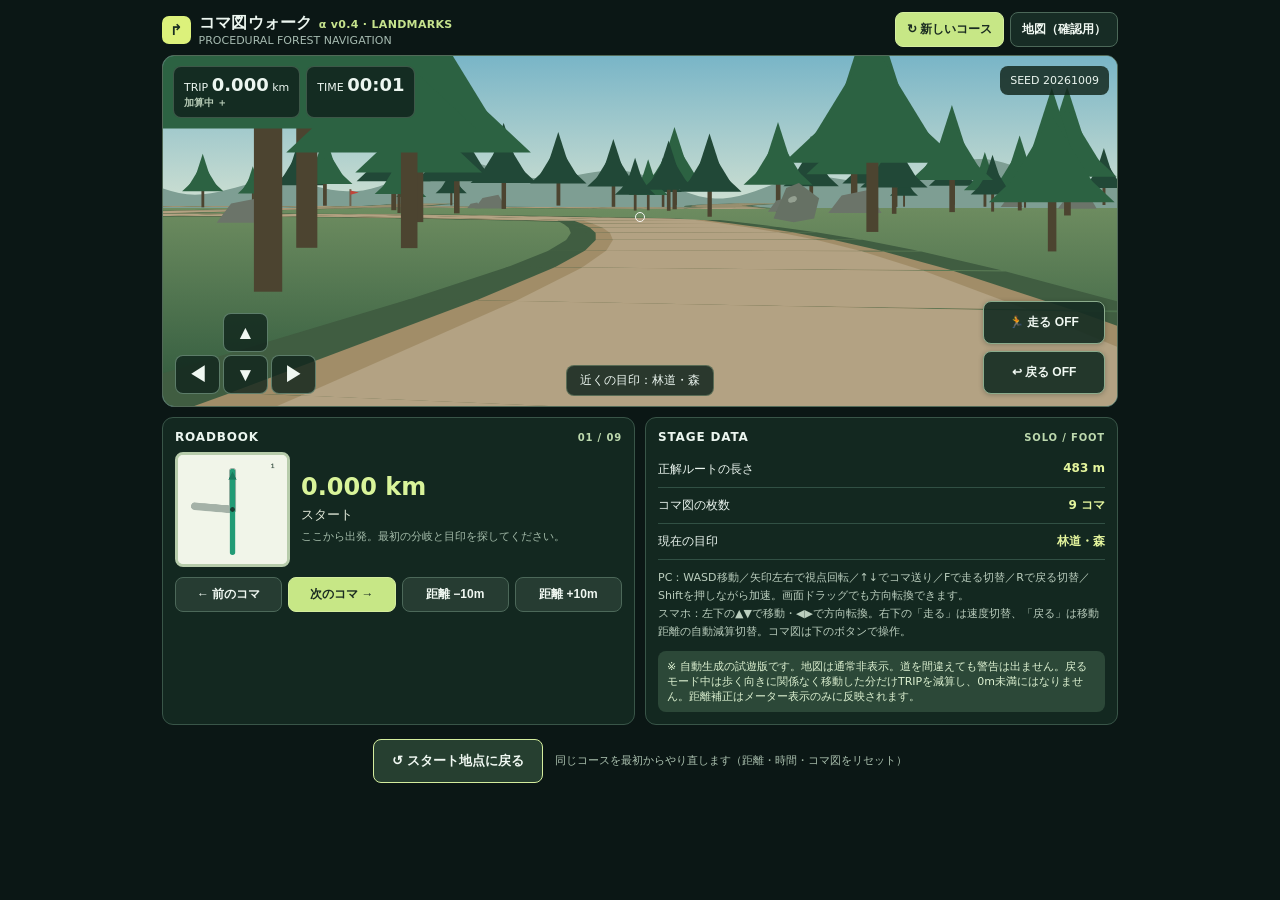
==== comazu-game/index.html @ 071c45da "feat: publish larger landmarks and start-point reset" ====
<!doctype html>
<html lang="ja">
<head>
<meta charset="utf-8">
<meta name="viewport" content="width=device-width, initial-scale=1">
<title>コマ図ウォーク | コマ図ウォーク</title>
<link rel="stylesheet" href="./css/style.css?v=20261010-landmarks-v4">
</head>
<body>
<div id="game">
<header>
<div class="identity">
<span class="logo">↱</span>
<div>
<div class="title">コマ図ウォーク <span style="font-size:11px;color:#c6e38d">α v0.4 · LANDMARKS</span>
</div>
<div class="sub">PROCEDURAL FOREST NAVIGATION</div>
</div>
</div>
<div class="actions">
<button id="new" class="highlight">↻ 新しいコース</button>
<button id="mapbtn" class="secondary">地図（確認用）</button>
</div>
</header>
<div id="viewport">
<canvas id="view">
</canvas>
<div class="topbar">
<div class="pill">TRIP <b id="trip">0.000</b> km <span id="tripmode">加算中 ＋</span>
</div>
<div class="pill">TIME <b id="clock">00:00</b>
</div>
</div>
<div class="routehint" id="seed">
</div>
<div class="crosshair">
</div>
<div class="feedback" id="feedback">道路をたどり、コマ図を頼りにゴールへ</div>
<div id="mapwrap">
<div class="small">デバッグ地図：黄＝正解 / 白＝現在地</div>
<canvas id="map" width="420" height="360">
</canvas>
</div>
<div id="mobile">
<div class="pad">
<button class="up" data-hold="forward" aria-label="前進">▲</button>
<button class="left" data-hold="turnL" aria-label="左を向く">◀</button>
<button class="down" data-hold="back" aria-label="後退">▼</button>
<button class="right" data-hold="turnR" aria-label="右を向く">▶</button>
</div>
<div class="modeactions">
<button type="button" id="runmode" aria-pressed="false" aria-label="走るモードを切り替え">🏃 走る OFF</button>
<button type="button" id="returnmode" aria-pressed="false" aria-label="戻るモードを切り替え">↩ 戻る OFF</button>
</div>
</div>
<div id="win">
<div>
<h2>GOAL!</h2>
<p id="result">
</p>
<button id="again" class="highlight">別のコースを生成する</button>
</div>
</div>
</div>
<div id="below">
<section class="panel">
<div class="panelhead">ROADBOOK <span id="pos">01 / 01</span>
</div>
<div id="bookrow">
<canvas id="symbol" class="symbol" width="230" height="230">
</canvas>
<div id="note">
<div class="km">0.000 km</div>
<div class="detail">START</div>
<div class="caption">コマ図を手動で送り、距離と分岐を照らし合わせてください。</div>
</div>
</div>
<div class="buttons">
<button id="prev">← 前のコマ</button>
<button id="next" class="highlight">次のコマ →</button>
<button id="minus">距離 −10m</button>
<button id="plus">距離 +10m</button>
</div>
</section>
<section class="panel">
<div class="panelhead">STAGE DATA <span>SOLO / FOOT</span>
</div>
<div class="statrow">
<span>正解ルートの長さ</span>
<strong id="distance">—</strong>
</div>
<div class="statrow">
<span>コマ図の枚数</span>
<strong id="notes">—</strong>
</div>
<div class="statrow">
<span>現在の目印</span>
<strong id="landmark">—</strong>
</div>
<div class="info">PC：WASD移動／矢印左右で視点回転／↑↓でコマ送り／Fで走る切替／Rで戻る切替／Shiftを押しながら加速。画面ドラッグでも方向転換できます。<br>スマホ：左下の▲▼で移動・◀▶で方向転換。右下の「走る」は速度切替、「戻る」は移動距離の自動減算切替。コマ図は下のボタンで操作。</div>
<div class="message">※ 自動生成の試遊版です。地図は通常非表示。道を間違えても警告は出ません。戻るモード中は歩く向きに関係なく移動した分だけTRIPを減算し、0m未満にはなりません。距離補正はメーター表示のみに反映されます。</div>
</section>
</div>
<div class="restartbar">
  <button id="restart" type="button" aria-label="同じコースをスタート地点からやり直す">↺ スタート地点に戻る</button>
  <span>同じコースを最初からやり直します（距離・時間・コマ図をリセット）</span>
</div>
</div>
<script type="module" src="./src/main.js?v=20261010-landmarks-v4">
</script>
</body>
</html>
---- comazu-game/css/style.css ----
/* Game UI must never be selected or trigger text callouts while touching. */
#game,#game * {
  -webkit-user-select:none;
  user-select:none;
  -webkit-touch-callout:none;
  -webkit-tap-highlight-color:transparent
}
#game button,#game canvas {
  -webkit-user-drag:none
}
#mobile,#mobile * {
  touch-action:none;
  overscroll-behavior:contain
}
* {
  box-sizing:border-box
}
body {
  margin:0;
  background:#0b1715;
  color:#ecf6f0;
  font-family:system-ui,-apple-system,"Hiragino Kaku Gothic ProN",Meiryo,sans-serif
}
#game {
  max-width:980px;
  margin:auto;
  padding:12px
}
header {
  display:flex;
  align-items:center;
  justify-content:space-between;
  gap:10px;
  margin-bottom:8px;
  flex-wrap:wrap
}
.identity {
  display:flex;
  gap:8px;
  align-items:center
}
.logo {
  background:#dcf17b;
  color:#182c22;
  border-radius:7px;
  padding:5px 8px;
  font-size:15px;
  font-weight:900
}
.title {
  font-weight:850;
  letter-spacing:.02em;
  font-size:16px
}
.sub {
  font-size:11px;
  color:#a6bbb1
}
.actions {
  display:flex;
  gap:6px;
  flex-wrap:wrap
}
button {
  border:1px solid #4c6859;
  background:#263c32;
  color:#f0f8f2;
  border-radius:8px;
  padding:8px 11px;
  font-weight:700;
  font-size:12px;
  cursor:pointer;
  touch-action:none
}
button:active {
  background:#b6d66f;
  color:#142116
}
button.secondary {
  background:#172c25
}
button.highlight {
  background:#c7e786;
  color:#1a2b21;
  border-color:#d4ed9e
}
#viewport {
  position:relative;
  overflow:hidden;
  border-radius:12px;
  border:1px solid #526a58;
  background:#85c7d4
}
#view {
  display:block;
  width:100%;
  height:350px;
  touch-action:none;
  cursor:grab
}
#view:active {
  cursor:grabbing
}
.topbar {
  position:absolute;
  top:10px;
  left:10px;
  display:flex;
  gap:6px;
  flex-wrap:wrap;
  pointer-events:none
}
.pill {
  background:#11241edb;
  border:1px solid #7e988366;
  padding:7px 10px;
  border-radius:8px;
  backdrop-filter:blur(5px);
  font-size:11px
}
.pill b {
  font-size:18px;
  font-variant-numeric:tabular-nums
}
.routehint {
  position:absolute;
  right:8px;
  top:10px;
  font-size:11px;
  background:#12261bd4;
  padding:8px 10px;
  border-radius:8px
}
.crosshair {
  position:absolute;
  top:46%;
  left:50%;
  width:10px;
  height:10px;
  border:1.5px solid #ffffffe8;
  border-radius:50%;
  transform:translate(-50%,-50%);
  pointer-events:none
}
.feedback {
  position:absolute;
  left:50%;
  bottom:10px;
  transform:translateX(-50%);
  background:#162a22df;
  border:1px solid #acc69a5c;
  font-size:12px;
  text-align:center;
  padding:6px 13px;
  border-radius:8px;
  max-width:92%;
  pointer-events:none
}
#mapwrap {
  display:none;
  position:absolute;
  right:10px;
  top:48px;
  background:#0e211ce8;
  border:1px solid #adc5a0;
  border-radius:10px;
  padding:8px;
  z-index:4
}
#mapwrap.on {
  display:block
}
#map {
  width:210px;
  height:180px;
  display:block
}
.small {
  font-size:10px;
  color:#9eb5a6
}
#mobile {
  position:absolute;
  z-index:5; /* Keep movement controls above the optional debug map. */
  bottom:12px;
  left:12px;
  right:12px;
  display:flex;
  justify-content:space-between;
  align-items:end;
  gap:5px;
  pointer-events:none
}
.pad {
  display:grid;
  grid-template-columns:repeat(3,45px);
  grid-template-rows:repeat(2,39px);
  gap:3px;
  pointer-events:auto
}
.pad button {
  padding:0;
  min-width:0;
  font-size:19px;
  background:#11251dcf;
  border-color:#7fa28caa;
  touch-action:none
}
.pad button.on {
  background:#c7e786;
  color:#183020
}
.pad .up {
  grid-column:2
}
.pad .left {
  grid-column:1;
  grid-row:2
}
.pad .down {
  grid-column:2;
  grid-row:2
}
.pad .right {
  grid-column:3;
  grid-row:2
}
.pad .go {
  grid-column:3;
  grid-row:1
}
.touchhelp {
  pointer-events:none;
  font-size:10px;
  background:#11251bbf;
  border-radius:5px;
  padding:5px 7px;
  margin-bottom:6px
}
#below {
  display:grid;
  grid-template-columns:1fr 1fr;
  gap:10px;
  margin-top:10px
}
.panel {
  border:1px solid #395548;
  border-radius:11px;
  background:#132820;
  padding:12px
}
.panelhead {
  display:flex;
  justify-content:space-between;
  align-items:center;
  margin-bottom:8px;
  gap:7px;
  font-weight:850;
  font-size:12px;
  letter-spacing:.07em
}
.panelhead span:last-child {
  font-size:10px;
  color:#bdd9ae
}
#bookrow {
  display:flex;
  gap:11px;
  align-items:center
}
.symbol {
  flex:none;
  width:115px;
  height:115px;
  background:#eef4e2;
  border-radius:8px;
  border:3px solid #b7ccab
}
#note {
  flex:1;
  min-width:0
}
#note .km {
  color:#d9f49a;
  font-size:24px;
  font-variant-numeric:tabular-nums;
  font-weight:800
}
#note .detail {
  font-size:13px;
  color:#e0e8d8;
  margin:5px 0
}
#note .caption {
  color:#a3bba9;
  font-size:11px;
  line-height:1.5
}
.buttons {
  display:flex;
  gap:6px;
  flex-wrap:wrap;
  margin-top:10px
}
.buttons button {
  flex:1;
  min-width:80px
}
.statrow {
  display:flex;
  justify-content:space-between;
  gap:7px;
  font-size:12px;
  border-bottom:1px solid #315044;
  padding:9px 0
}
.statrow strong {
  font-variant-numeric:tabular-nums;
  color:#e4f59d
}
.info {
  color:#bbcebe;
  font-size:11px;
  line-height:1.65;
  margin-top:9px
}
.message {
  background:#2c4838;
  border-radius:8px;
  padding:8px 9px;
  margin-top:9px;
  color:#ddf1d1;
  font-size:11px
}
#win {
  display:none;
  position:absolute;
  inset:0;
  z-index:5;
  background:#0e241ee8;
  align-items:center;
  justify-content:center;
  text-align:center;
  padding:25px
}
#win.on {
  display:flex
}
#win h2 {
  font-size:28px;
  color:#d9f79b;
  margin:0 0 8px
}
#win p {
  line-height:1.7
}
#win button {
  margin-top:15px;
  padding:12px 20px
}
@media(max-width:630px) {
  #game {
  padding:7px
}
.title {
  font-size:14px
}
#view {
  height:320px
}
#below {
  grid-template-columns:1fr;
  gap:7px
}
.panel {
  padding:10px
}
.symbol {
  width:105px;
  height:105px
}
.routehint {
  display:none
}
.feedback {
  bottom:112px;
  font-size:10px
}
.touchhelp {
  display:none
}
.pad {
  grid-template-columns:repeat(3,46px);
  grid-template-rows:repeat(2,42px)
}
}
/* Accessible persistent mode switches: tapping must not interrupt walking. */
.modeactions {
  display:flex;
  flex-direction:column;
  gap:7px;
  pointer-events:auto;
  min-width:122px
}
.modeactions button {
  min-height:43px;
  padding:8px 10px;
  font-size:12px;
  background:#152c23e8;
  border-color:#8aab8c;
  box-shadow:0 1px 5px #07171144
}
.modeactions button.on {
  background:#d2ec8b;
  color:#183221;
  border-color:#e1f4a9
}
.modeactions button:focus-visible {
  outline:3px solid #e1f4a9;
  outline-offset:1px
}
#tripmode {
  display:block;
  color:#b7cbb6;
  font-weight:700;
  font-size:10px;
  margin-top:1px
}
#tripmode.reverse {
  color:#ffda8b
}
@media(max-width:400px) {
  .modeactions {
  min-width:108px
}
.modeactions button {
  font-size:11px;
  padding:6px
}
.pad {
  grid-template-columns:repeat(3,44px);
  grid-template-rows:repeat(2,41px)
}
}

/* Accessible restart control beneath the roadbook and stage data. */
.restartbar {
  display:flex;
  justify-content:center;
  align-items:center;
  gap:12px;
  flex-wrap:wrap;
  padding:14px 0 7px;
}
.restartbar button {
  padding:12px 18px;
  min-height:44px;
  border-color:#d4ed9e;
  background:#263f30;
  font-size:13px;
}
.restartbar span {
  color:#acc2b0;
  font-size:11px;
}
@media(max-width:630px) {
  .restartbar {
    display:flex;
    flex-direction:column;
    gap:6px;
    padding:14px 4px 10px;
  }
  .restartbar button {
    width:100%;
    font-size:14px;
  }
}
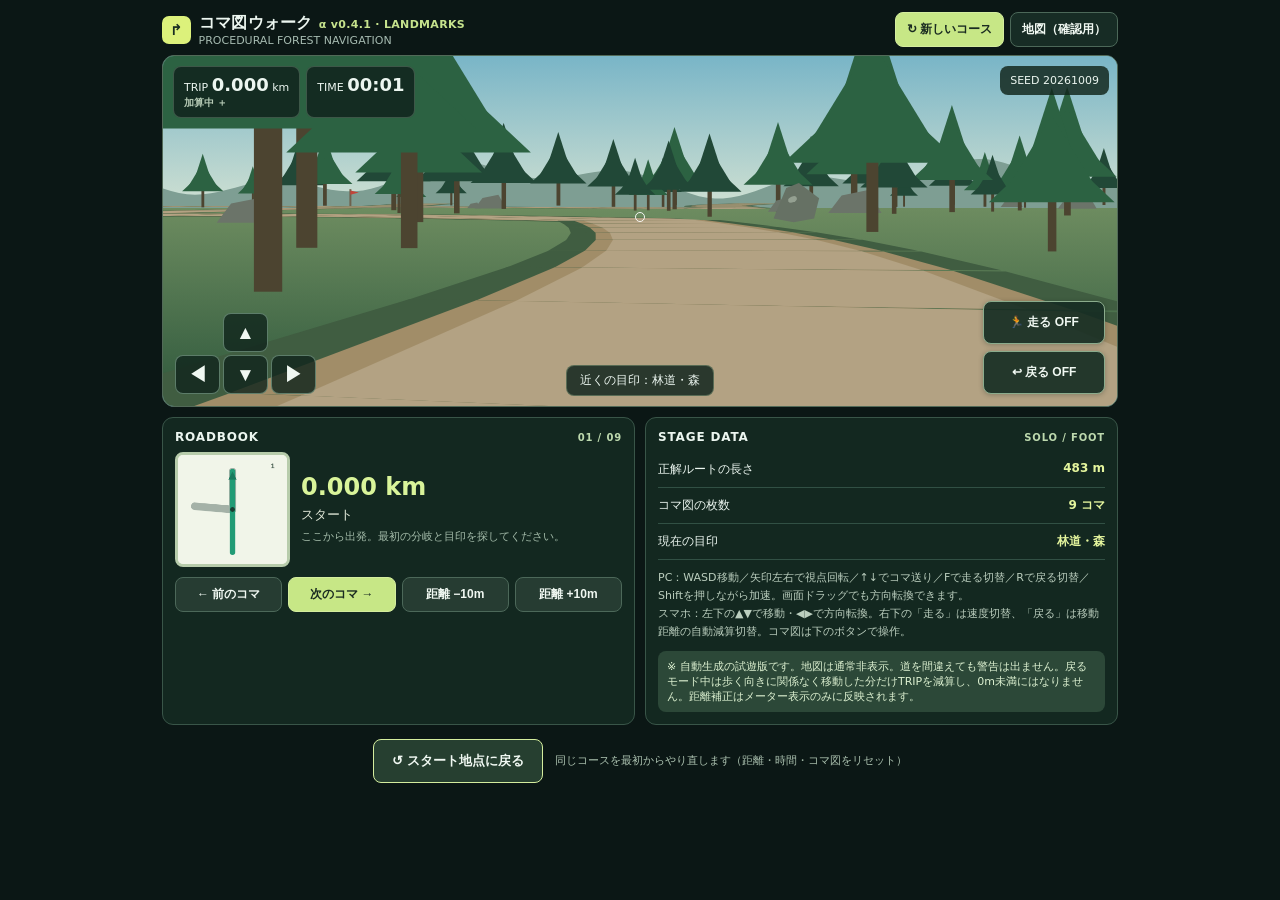
==== commit c4bdacba: "fix: enlarge roadbook landmark icons for mobile" ====
--- a/comazu-game/index.html
+++ b/comazu-game/index.html
@@ -12,7 +12,7 @@
 <div class="identity">
 <span class="logo">↱</span>
 <div>
-<div class="title">コマ図ウォーク <span style="font-size:11px;color:#c6e38d">α v0.4 · LANDMARKS</span>
+<div class="title">コマ図ウォーク <span style="font-size:11px;color:#c6e38d">α v0.4.1 · LANDMARKS</span>
 </div>
 <div class="sub">PROCEDURAL FOREST NAVIGATION</div>
 </div>
@@ -106,7 +106,7 @@
   <span>同じコースを最初からやり直します（距離・時間・コマ図をリセット）</span>
 </div>
 </div>
-<script type="module" src="./src/main.js?v=20261010-landmarks-v4">
+<script type="module" src="./src/main.js?v=20261010-roadbook-icons-v5">
 </script>
 </body>
 </html>
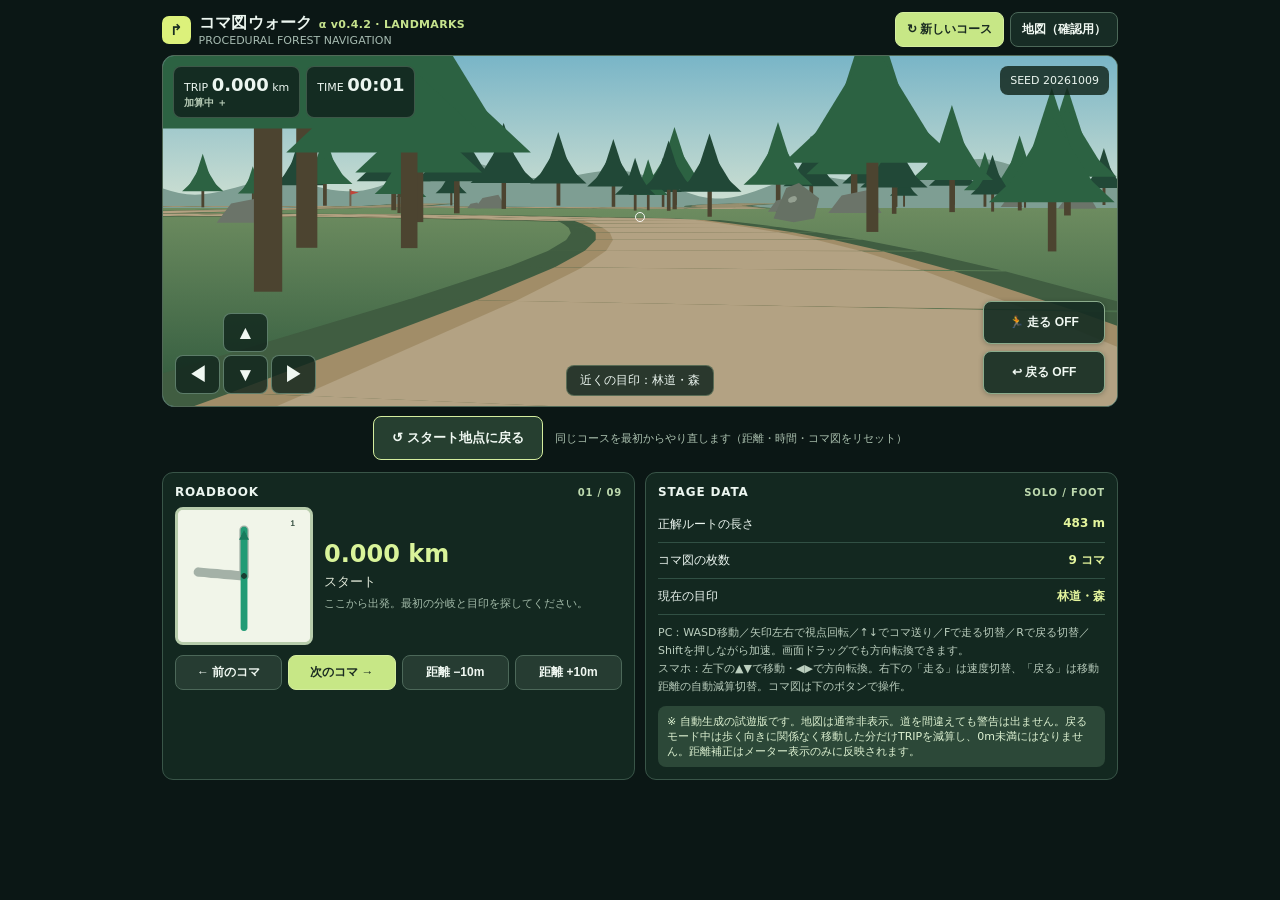
==== commit 80f12fa7: "fix: enlarge roadbook symbols and place restart button below game" ====
--- a/comazu-game/index.html
+++ b/comazu-game/index.html
@@ -4,7 +4,7 @@
 <meta charset="utf-8">
 <meta name="viewport" content="width=device-width, initial-scale=1">
 <title>コマ図ウォーク | コマ図ウォーク</title>
-<link rel="stylesheet" href="./css/style.css?v=20261010-landmarks-v4">
+<link rel="stylesheet" href="./css/style.css?v=20261010-roadbook-large-v6">
 </head>
 <body>
 <div id="game">
@@ -12,7 +12,7 @@
 <div class="identity">
 <span class="logo">↱</span>
 <div>
-<div class="title">コマ図ウォーク <span style="font-size:11px;color:#c6e38d">α v0.4.1 · LANDMARKS</span>
+<div class="title">コマ図ウォーク <span style="font-size:11px;color:#c6e38d">α v0.4.2 · LANDMARKS</span>
 </div>
 <div class="sub">PROCEDURAL FOREST NAVIGATION</div>
 </div>
@@ -62,6 +62,10 @@
 </div>
 </div>
 </div>
+<div class="restartbar">
+  <button id="restart" type="button" aria-label="同じコースをスタート地点からやり直す">↺ スタート地点に戻る</button>
+  <span>同じコースを最初からやり直します（距離・時間・コマ図をリセット）</span>
+</div>
 <div id="below">
 <section class="panel">
 <div class="panelhead">ROADBOOK <span id="pos">01 / 01</span>
@@ -101,12 +105,8 @@
 <div class="message">※ 自動生成の試遊版です。地図は通常非表示。道を間違えても警告は出ません。戻るモード中は歩く向きに関係なく移動した分だけTRIPを減算し、0m未満にはなりません。距離補正はメーター表示のみに反映されます。</div>
 </section>
 </div>
-<div class="restartbar">
-  <button id="restart" type="button" aria-label="同じコースをスタート地点からやり直す">↺ スタート地点に戻る</button>
-  <span>同じコースを最初からやり直します（距離・時間・コマ図をリセット）</span>
 </div>
-</div>
-<script type="module" src="./src/main.js?v=20261010-roadbook-icons-v5">
+<script type="module" src="./src/main.js?v=20261010-roadbook-large-v6">
 </script>
 </body>
 </html>
--- a/comazu-game/css/style.css
+++ b/comazu-game/css/style.css
@@ -271,8 +271,8 @@
 }
 .symbol {
   flex:none;
-  width:115px;
-  height:115px;
+  width:138px;
+  height:138px;
   background:#eef4e2;
   border-radius:8px;
   border:3px solid #b7ccab
@@ -377,8 +377,9 @@
   padding:10px
 }
 .symbol {
-  width:105px;
-  height:105px
+  width:min(140px, 39vw);
+  height:auto;
+  aspect-ratio:1
 }
 .routehint {
   display:none
@@ -444,14 +445,14 @@
 }
 }
 
-/* Accessible restart control beneath the roadbook and stage data. */
+/* Same-course restart appears immediately after the game viewport. */
 .restartbar {
   display:flex;
   justify-content:center;
   align-items:center;
   gap:12px;
   flex-wrap:wrap;
-  padding:14px 0 7px;
+  padding:9px 0 2px;
 }
 .restartbar button {
   padding:12px 18px;
@@ -469,7 +470,7 @@
     display:flex;
     flex-direction:column;
     gap:6px;
-    padding:14px 4px 10px;
+    padding:8px 3px 4px;
   }
   .restartbar button {
     width:100%;
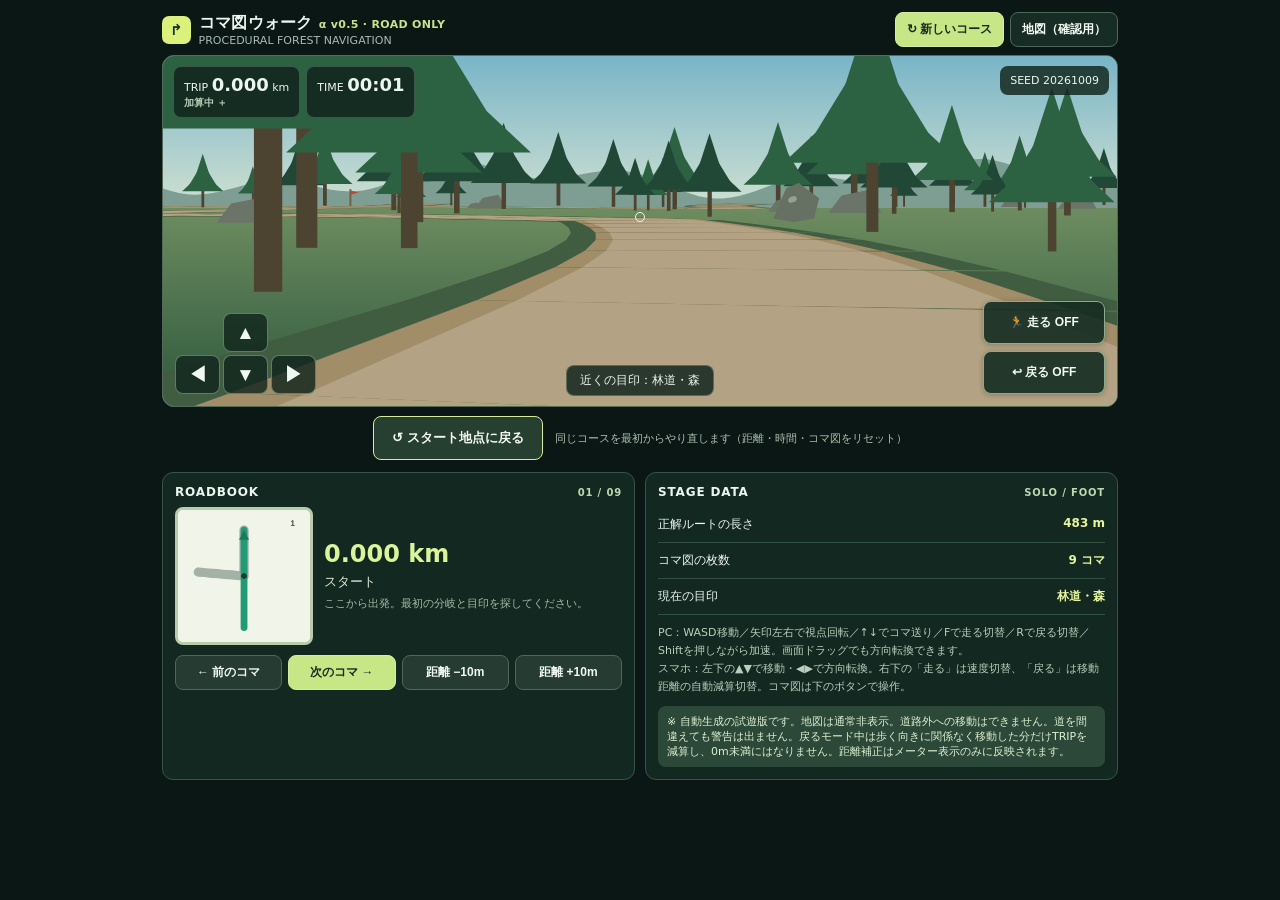
==== commit 8801b7a2: "feat: deploy road-bound player movement" ====
--- a/comazu-game/index.html
+++ b/comazu-game/index.html
@@ -12,7 +12,7 @@
 <div class="identity">
 <span class="logo">↱</span>
 <div>
-<div class="title">コマ図ウォーク <span style="font-size:11px;color:#c6e38d">α v0.4.2 · LANDMARKS</span>
+<div class="title">コマ図ウォーク <span style="font-size:11px;color:#c6e38d">α v0.5 · ROAD ONLY</span>
 </div>
 <div class="sub">PROCEDURAL FOREST NAVIGATION</div>
 </div>
@@ -102,11 +102,11 @@
 <strong id="landmark">—</strong>
 </div>
 <div class="info">PC：WASD移動／矢印左右で視点回転／↑↓でコマ送り／Fで走る切替／Rで戻る切替／Shiftを押しながら加速。画面ドラッグでも方向転換できます。<br>スマホ：左下の▲▼で移動・◀▶で方向転換。右下の「走る」は速度切替、「戻る」は移動距離の自動減算切替。コマ図は下のボタンで操作。</div>
-<div class="message">※ 自動生成の試遊版です。地図は通常非表示。道を間違えても警告は出ません。戻るモード中は歩く向きに関係なく移動した分だけTRIPを減算し、0m未満にはなりません。距離補正はメーター表示のみに反映されます。</div>
+<div class="message">※ 自動生成の試遊版です。地図は通常非表示。道路外への移動はできません。道を間違えても警告は出ません。戻るモード中は歩く向きに関係なく移動した分だけTRIPを減算し、0m未満にはなりません。距離補正はメーター表示のみに反映されます。</div>
 </section>
 </div>
 </div>
-<script type="module" src="./src/main.js?v=20261010-roadbook-large-v6">
+<script type="module" src="./src/main.js?v=20261010-road-only-v7">
 </script>
 </body>
 </html>
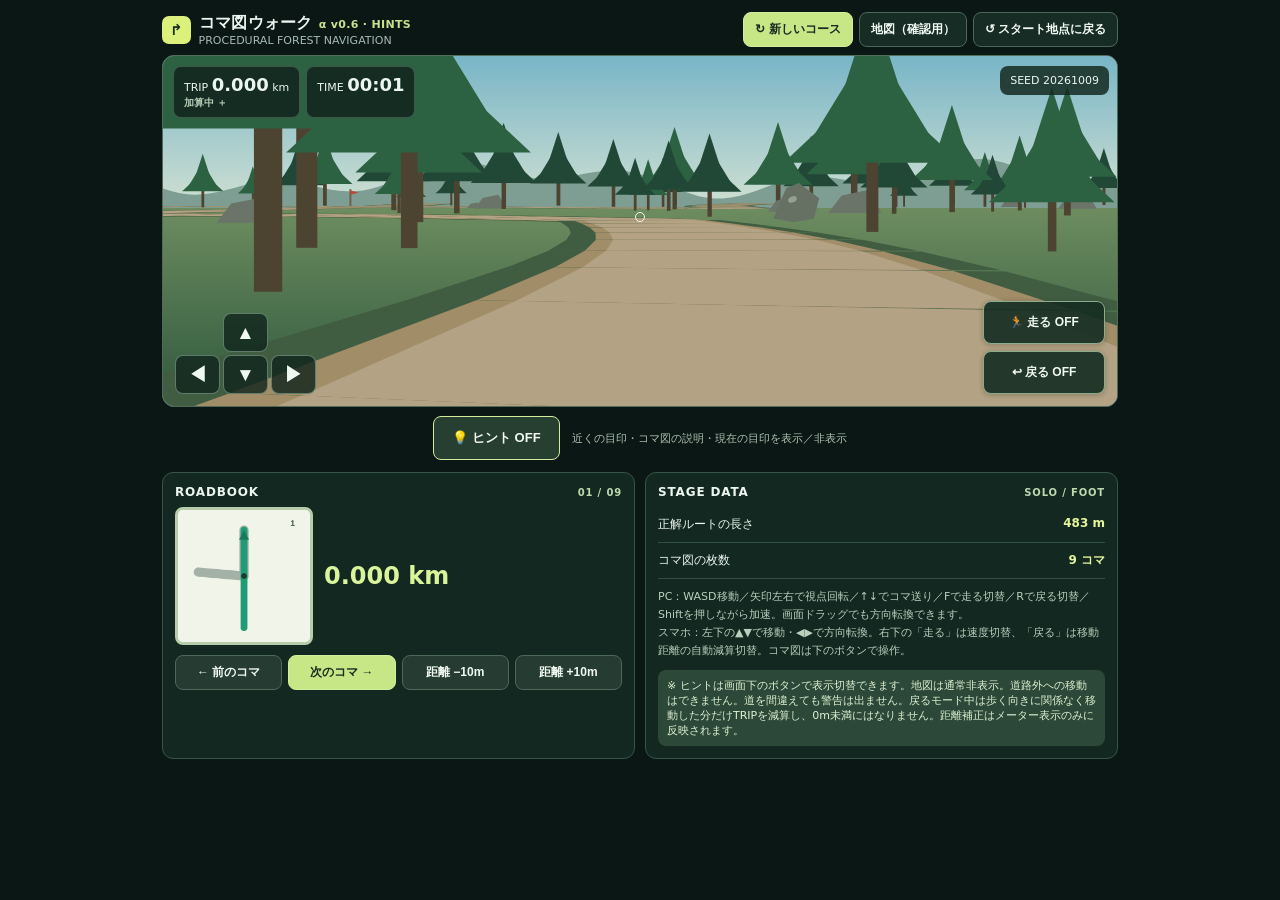
==== commit 6d07ee6e: "feat: deploy hints toggle and persistent timer on restart" ====
--- a/comazu-game/index.html
+++ b/comazu-game/index.html
@@ -4,22 +4,25 @@
 <meta charset="utf-8">
 <meta name="viewport" content="width=device-width, initial-scale=1">
 <title>コマ図ウォーク | コマ図ウォーク</title>
-<link rel="stylesheet" href="./css/style.css?v=20261010-roadbook-large-v6">
+<link rel="stylesheet" href="./css/style.css?v=20261010-hints-v8">
 </head>
 <body>
-<div id="game">
+<div id="game" class="hints-off">
 <header>
 <div class="identity">
 <span class="logo">↱</span>
 <div>
-<div class="title">コマ図ウォーク <span style="font-size:11px;color:#c6e38d">α v0.5 · ROAD ONLY</span>
+<div class="title">コマ図ウォーク <span style="font-size:11px;color:#c6e38d">α v0.6 · HINTS</span>
 </div>
 <div class="sub">PROCEDURAL FOREST NAVIGATION</div>
 </div>
 </div>
 <div class="actions">
 <button id="new" class="highlight">↻ 新しいコース</button>
+<div class="stage-actions">
 <button id="mapbtn" class="secondary">地図（確認用）</button>
+<button id="restart" class="secondary" type="button">↺ スタート地点に戻る</button>
+</div>
 </div>
 </header>
 <div id="viewport">
@@ -62,9 +65,9 @@
 </div>
 </div>
 </div>
-<div class="restartbar">
-  <button id="restart" type="button" aria-label="同じコースをスタート地点からやり直す">↺ スタート地点に戻る</button>
-  <span>同じコースを最初からやり直します（距離・時間・コマ図をリセット）</span>
+<div class="hintbar">
+  <button id="hints" type="button" aria-pressed="false" aria-controls="feedback note landmarkrow">💡 ヒント OFF</button>
+  <span>近くの目印・コマ図の説明・現在の目印を表示／非表示</span>
 </div>
 <div id="below">
 <section class="panel">
@@ -97,16 +100,16 @@
 <span>コマ図の枚数</span>
 <strong id="notes">—</strong>
 </div>
-<div class="statrow">
+<div class="statrow" id="landmarkrow">
 <span>現在の目印</span>
 <strong id="landmark">—</strong>
 </div>
 <div class="info">PC：WASD移動／矢印左右で視点回転／↑↓でコマ送り／Fで走る切替／Rで戻る切替／Shiftを押しながら加速。画面ドラッグでも方向転換できます。<br>スマホ：左下の▲▼で移動・◀▶で方向転換。右下の「走る」は速度切替、「戻る」は移動距離の自動減算切替。コマ図は下のボタンで操作。</div>
-<div class="message">※ 自動生成の試遊版です。地図は通常非表示。道路外への移動はできません。道を間違えても警告は出ません。戻るモード中は歩く向きに関係なく移動した分だけTRIPを減算し、0m未満にはなりません。距離補正はメーター表示のみに反映されます。</div>
+<div class="message">※ ヒントは画面下のボタンで表示切替できます。地図は通常非表示。道路外への移動はできません。道を間違えても警告は出ません。戻るモード中は歩く向きに関係なく移動した分だけTRIPを減算し、0m未満にはなりません。距離補正はメーター表示のみに反映されます。</div>
 </section>
 </div>
 </div>
-<script type="module" src="./src/main.js?v=20261010-road-only-v7">
+<script type="module" src="./src/main.js?v=20261010-hints-v8">
 </script>
 </body>
 </html>
--- a/comazu-game/css/style.css
+++ b/comazu-game/css/style.css
@@ -445,8 +445,8 @@
 }
 }
 
-/* Same-course restart appears immediately after the game viewport. */
-.restartbar {
+/* The hint switch is placed directly under the viewport. */
+.hintbar {
   display:flex;
   justify-content:center;
   align-items:center;
@@ -454,26 +454,49 @@
   flex-wrap:wrap;
   padding:9px 0 2px;
 }
-.restartbar button {
+.hintbar button {
   padding:12px 18px;
   min-height:44px;
   border-color:#d4ed9e;
   background:#263f30;
   font-size:13px;
 }
-.restartbar span {
+.hintbar span {
   color:#acc2b0;
   font-size:11px;
 }
 @media(max-width:630px) {
-  .restartbar {
+  .hintbar {
     display:flex;
     flex-direction:column;
     gap:6px;
     padding:8px 3px 4px;
   }
-  .restartbar button {
+  .hintbar button {
     width:100%;
     font-size:14px;
   }
-}+}
+/* Keep the reset control directly beside the debug map button, even on narrow screens. */
+.stage-actions {
+  display:flex;
+  gap:6px;
+  flex-wrap:nowrap;
+}
+.stage-actions button { white-space:nowrap; }
+.hintbar button.on {
+  background:#c7e786;
+  color:#1a2b21;
+  border-color:#d4ed9e;
+}
+/* Explanations only: the roadbook symbol, distance and route remain available. */
+#game.hints-off #feedback,
+#game.hints-off #note .detail,
+#game.hints-off #note .caption,
+#game.hints-off #landmarkrow { display:none; }
+@media(max-width:430px) {
+  .stage-actions button {
+    font-size:11px;
+    padding:8px 9px;
+  }
+}
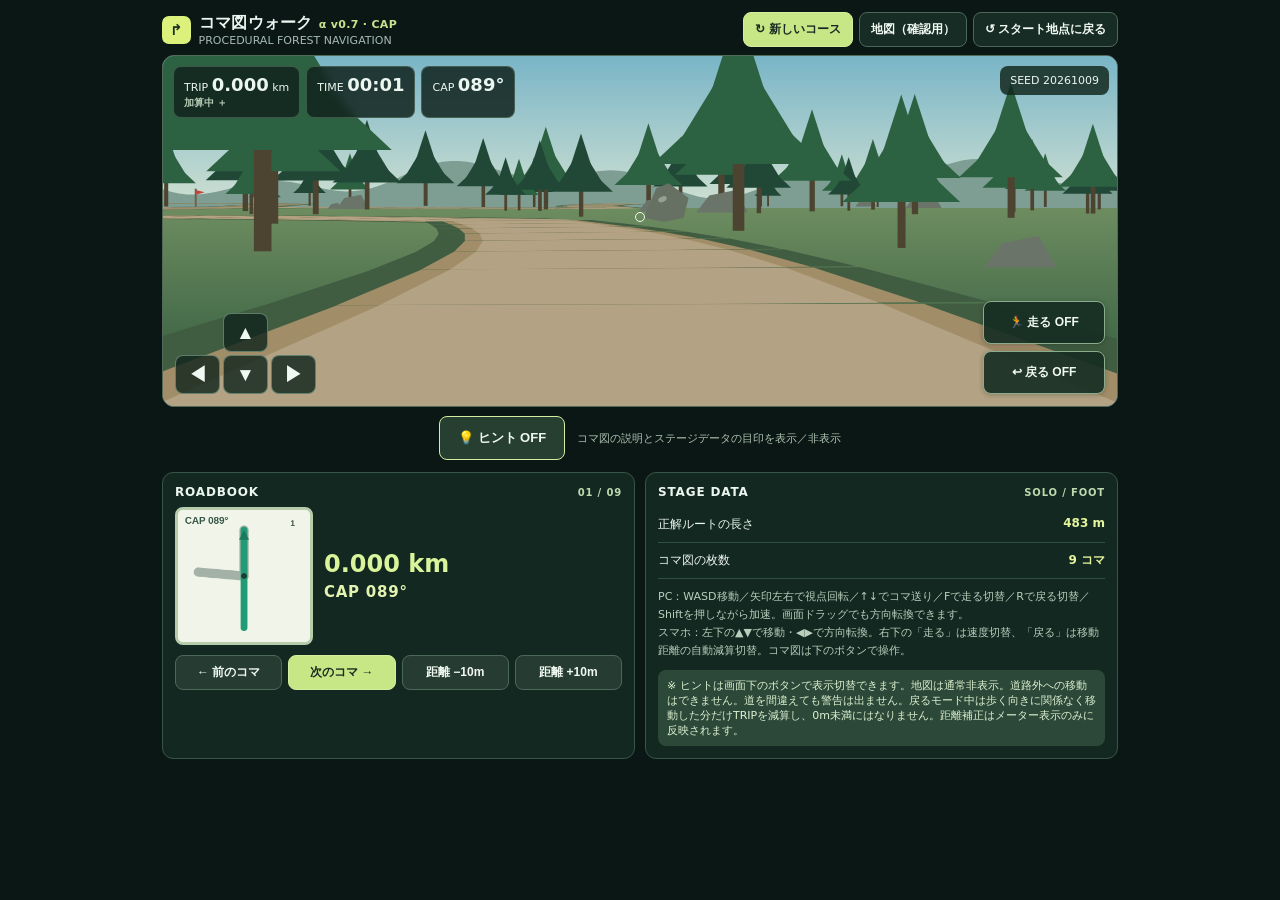
==== commit bb268a48: "feat: publish compass CAP and roadbook course bearings" ====
--- a/comazu-game/index.html
+++ b/comazu-game/index.html
@@ -4,7 +4,7 @@
 <meta charset="utf-8">
 <meta name="viewport" content="width=device-width, initial-scale=1">
 <title>コマ図ウォーク | コマ図ウォーク</title>
-<link rel="stylesheet" href="./css/style.css?v=20261010-hints-v8">
+<link rel="stylesheet" href="./css/style.css?v=20261010-cap-v9">
 </head>
 <body>
 <div id="game" class="hints-off">
@@ -12,7 +12,7 @@
 <div class="identity">
 <span class="logo">↱</span>
 <div>
-<div class="title">コマ図ウォーク <span style="font-size:11px;color:#c6e38d">α v0.6 · HINTS</span>
+<div class="title">コマ図ウォーク <span style="font-size:11px;color:#c6e38d">α v0.7 · CAP</span>
 </div>
 <div class="sub">PROCEDURAL FOREST NAVIGATION</div>
 </div>
@@ -33,12 +33,12 @@
 </div>
 <div class="pill">TIME <b id="clock">00:00</b>
 </div>
+<div class="pill cap-pill">CAP <b id="cap">000°</b></div>
 </div>
 <div class="routehint" id="seed">
 </div>
 <div class="crosshair">
 </div>
-<div class="feedback" id="feedback">道路をたどり、コマ図を頼りにゴールへ</div>
 <div id="mapwrap">
 <div class="small">デバッグ地図：黄＝正解 / 白＝現在地</div>
 <canvas id="map" width="420" height="360">
@@ -66,8 +66,8 @@
 </div>
 </div>
 <div class="hintbar">
-  <button id="hints" type="button" aria-pressed="false" aria-controls="feedback note landmarkrow">💡 ヒント OFF</button>
-  <span>近くの目印・コマ図の説明・現在の目印を表示／非表示</span>
+  <button id="hints" type="button" aria-pressed="false" aria-controls="note landmarkrow">💡 ヒント OFF</button>
+  <span>コマ図の説明とステージデータの目印を表示／非表示</span>
 </div>
 <div id="below">
 <section class="panel">
@@ -78,6 +78,7 @@
 </canvas>
 <div id="note">
 <div class="km">0.000 km</div>
+<div class="cap">CAP 000°</div>
 <div class="detail">START</div>
 <div class="caption">コマ図を手動で送り、距離と分岐を照らし合わせてください。</div>
 </div>
@@ -109,7 +110,7 @@
 </section>
 </div>
 </div>
-<script type="module" src="./src/main.js?v=20261010-hints-v8">
+<script type="module" src="./src/main.js?v=20261010-cap-v9">
 </script>
 </body>
 </html>
--- a/comazu-game/css/style.css
+++ b/comazu-game/css/style.css
@@ -143,20 +143,6 @@
   transform:translate(-50%,-50%);
   pointer-events:none
 }
-.feedback {
-  position:absolute;
-  left:50%;
-  bottom:10px;
-  transform:translateX(-50%);
-  background:#162a22df;
-  border:1px solid #acc69a5c;
-  font-size:12px;
-  text-align:center;
-  padding:6px 13px;
-  border-radius:8px;
-  max-width:92%;
-  pointer-events:none
-}
 #mapwrap {
   display:none;
   position:absolute;
@@ -383,10 +369,6 @@
 }
 .routehint {
   display:none
-}
-.feedback {
-  bottom:112px;
-  font-size:10px
 }
 .touchhelp {
   display:none
@@ -490,7 +472,6 @@
   border-color:#d4ed9e;
 }
 /* Explanations only: the roadbook symbol, distance and route remain available. */
-#game.hints-off #feedback,
 #game.hints-off #note .detail,
 #game.hints-off #note .caption,
 #game.hints-off #landmarkrow { display:none; }
@@ -500,3 +481,8 @@
     padding:8px 9px;
   }
 }
+
+/* CAP always remains visible, even with hints turned off. */
+.cap-pill b { font-variant-numeric:tabular-nums; }
+#note .cap { display:inline-block; margin:5px 0 2px; color:#e3f4b1; font-size:15px; font-weight:850; font-variant-numeric:tabular-nums; letter-spacing:.05em; }
+@media(max-width:630px) { .topbar {gap:4px;} .pill {padding:6px 7px;font-size:10px;} .pill b {font-size:16px;} }
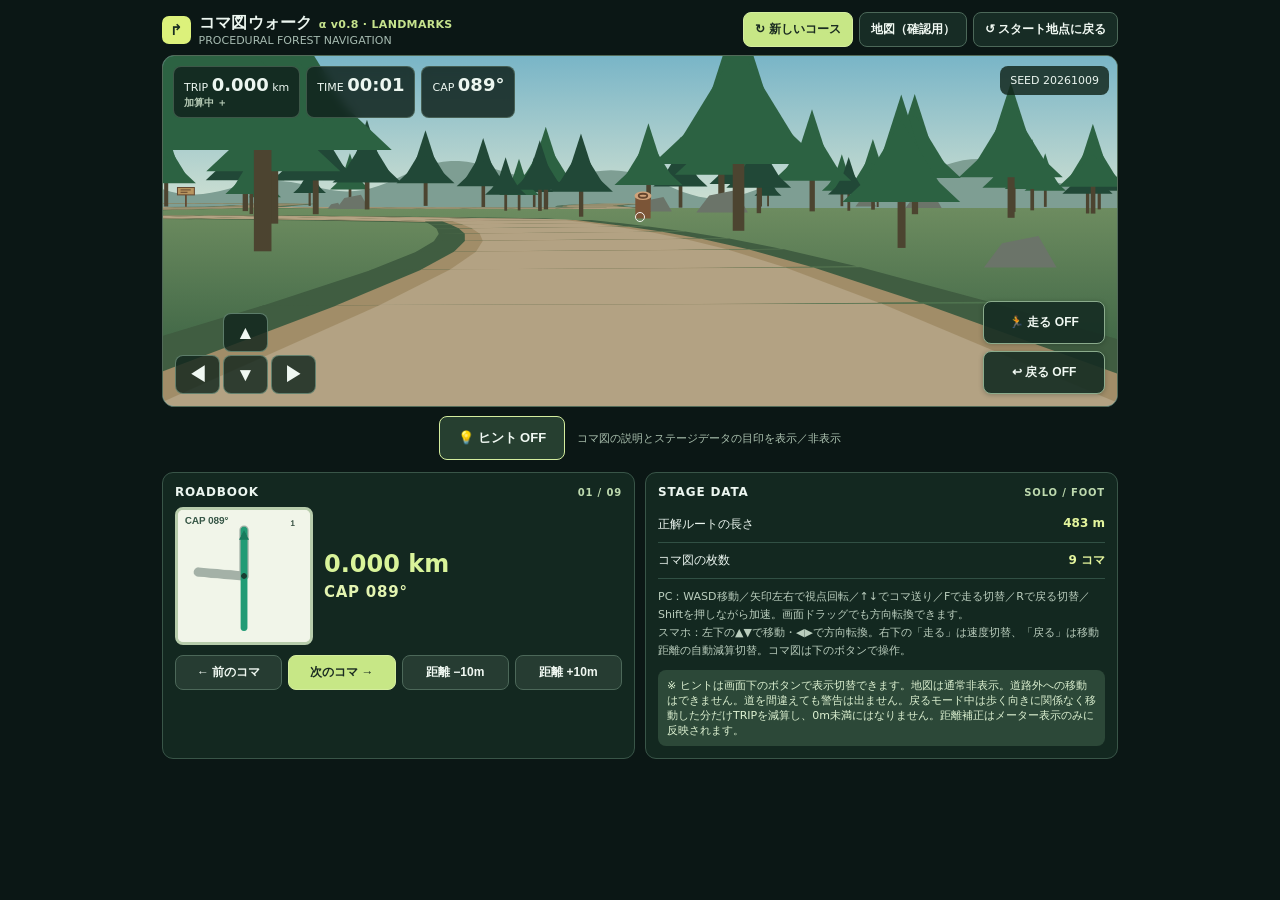
==== commit 2c0005ac: "feat: deploy roadside logs, wooden signs, monuments and curve mirrors" ====
--- a/comazu-game/index.html
+++ b/comazu-game/index.html
@@ -12,7 +12,7 @@
 <div class="identity">
 <span class="logo">↱</span>
 <div>
-<div class="title">コマ図ウォーク <span style="font-size:11px;color:#c6e38d">α v0.7 · CAP</span>
+<div class="title">コマ図ウォーク <span style="font-size:11px;color:#c6e38d">α v0.8 · LANDMARKS</span>
 </div>
 <div class="sub">PROCEDURAL FOREST NAVIGATION</div>
 </div>
@@ -110,7 +110,7 @@
 </section>
 </div>
 </div>
-<script type="module" src="./src/main.js?v=20261010-cap-v9">
+<script type="module" src="./src/main.js?v=20261010-landmark-variety-v10">
 </script>
 </body>
 </html>
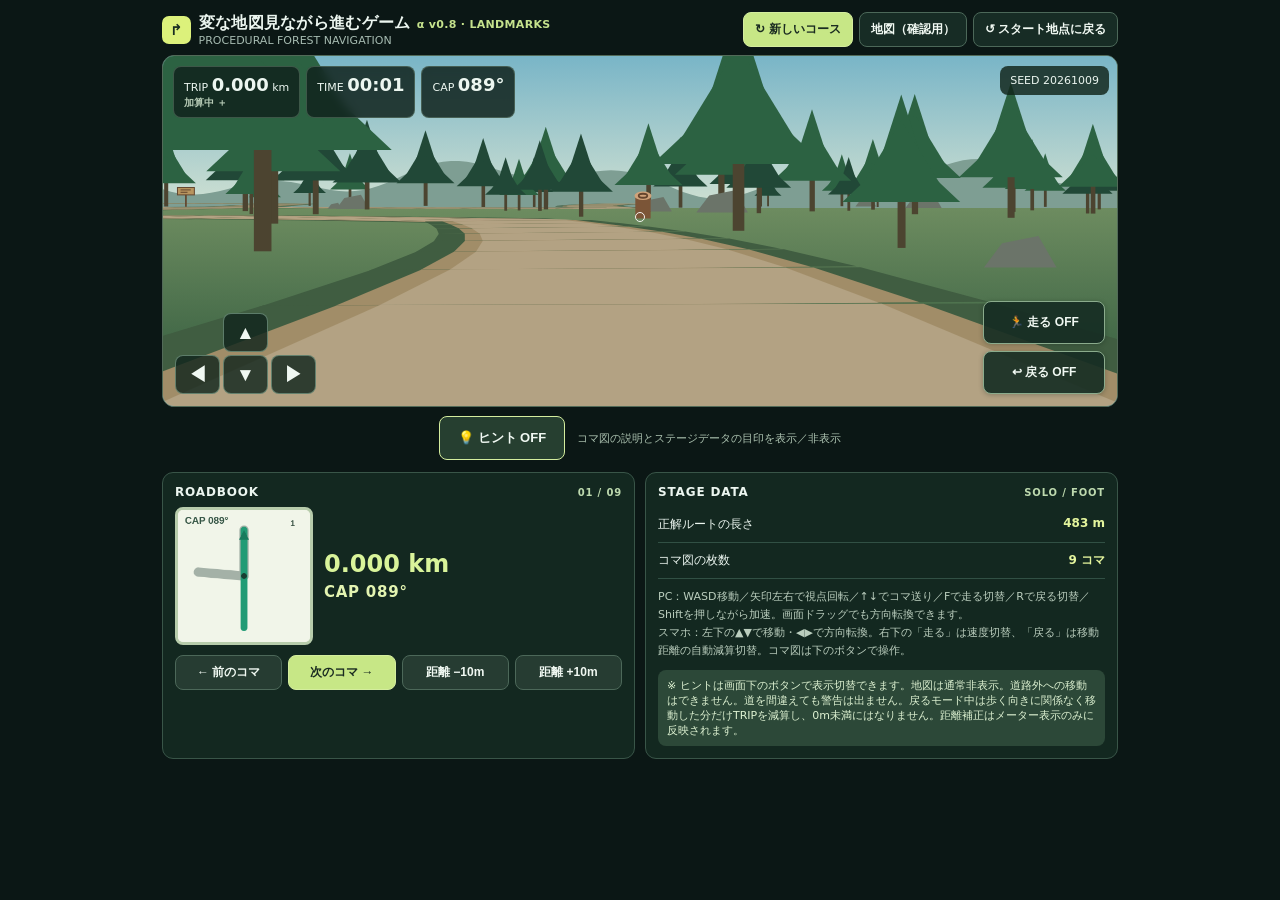
==== commit 31f0db15: "chore: publish 変な地図見ながら進むゲーム at /roadbook-game/ and redirect old URL" ====
--- a/comazu-game/index.html
+++ b/comazu-game/index.html
@@ -3,114 +3,14 @@
 <head>
 <meta charset="utf-8">
 <meta name="viewport" content="width=device-width, initial-scale=1">
-<title>コマ図ウォーク | コマ図ウォーク</title>
-<link rel="stylesheet" href="./css/style.css?v=20261010-cap-v9">
+<meta name="robots" content="noindex">
+<title>移動しました — 変な地図見ながら進むゲーム</title>
+<meta http-equiv="refresh" content="0;url=../roadbook-game/">
+<script>
+window.location.replace('../roadbook-game/' + window.location.search + window.location.hash);
+</script>
 </head>
 <body>
-<div id="game" class="hints-off">
-<header>
-<div class="identity">
-<span class="logo">↱</span>
-<div>
-<div class="title">コマ図ウォーク <span style="font-size:11px;color:#c6e38d">α v0.8 · LANDMARKS</span>
-</div>
-<div class="sub">PROCEDURAL FOREST NAVIGATION</div>
-</div>
-</div>
-<div class="actions">
-<button id="new" class="highlight">↻ 新しいコース</button>
-<div class="stage-actions">
-<button id="mapbtn" class="secondary">地図（確認用）</button>
-<button id="restart" class="secondary" type="button">↺ スタート地点に戻る</button>
-</div>
-</div>
-</header>
-<div id="viewport">
-<canvas id="view">
-</canvas>
-<div class="topbar">
-<div class="pill">TRIP <b id="trip">0.000</b> km <span id="tripmode">加算中 ＋</span>
-</div>
-<div class="pill">TIME <b id="clock">00:00</b>
-</div>
-<div class="pill cap-pill">CAP <b id="cap">000°</b></div>
-</div>
-<div class="routehint" id="seed">
-</div>
-<div class="crosshair">
-</div>
-<div id="mapwrap">
-<div class="small">デバッグ地図：黄＝正解 / 白＝現在地</div>
-<canvas id="map" width="420" height="360">
-</canvas>
-</div>
-<div id="mobile">
-<div class="pad">
-<button class="up" data-hold="forward" aria-label="前進">▲</button>
-<button class="left" data-hold="turnL" aria-label="左を向く">◀</button>
-<button class="down" data-hold="back" aria-label="後退">▼</button>
-<button class="right" data-hold="turnR" aria-label="右を向く">▶</button>
-</div>
-<div class="modeactions">
-<button type="button" id="runmode" aria-pressed="false" aria-label="走るモードを切り替え">🏃 走る OFF</button>
-<button type="button" id="returnmode" aria-pressed="false" aria-label="戻るモードを切り替え">↩ 戻る OFF</button>
-</div>
-</div>
-<div id="win">
-<div>
-<h2>GOAL!</h2>
-<p id="result">
-</p>
-<button id="again" class="highlight">別のコースを生成する</button>
-</div>
-</div>
-</div>
-<div class="hintbar">
-  <button id="hints" type="button" aria-pressed="false" aria-controls="note landmarkrow">💡 ヒント OFF</button>
-  <span>コマ図の説明とステージデータの目印を表示／非表示</span>
-</div>
-<div id="below">
-<section class="panel">
-<div class="panelhead">ROADBOOK <span id="pos">01 / 01</span>
-</div>
-<div id="bookrow">
-<canvas id="symbol" class="symbol" width="230" height="230">
-</canvas>
-<div id="note">
-<div class="km">0.000 km</div>
-<div class="cap">CAP 000°</div>
-<div class="detail">START</div>
-<div class="caption">コマ図を手動で送り、距離と分岐を照らし合わせてください。</div>
-</div>
-</div>
-<div class="buttons">
-<button id="prev">← 前のコマ</button>
-<button id="next" class="highlight">次のコマ →</button>
-<button id="minus">距離 −10m</button>
-<button id="plus">距離 +10m</button>
-</div>
-</section>
-<section class="panel">
-<div class="panelhead">STAGE DATA <span>SOLO / FOOT</span>
-</div>
-<div class="statrow">
-<span>正解ルートの長さ</span>
-<strong id="distance">—</strong>
-</div>
-<div class="statrow">
-<span>コマ図の枚数</span>
-<strong id="notes">—</strong>
-</div>
-<div class="statrow" id="landmarkrow">
-<span>現在の目印</span>
-<strong id="landmark">—</strong>
-</div>
-<div class="info">PC：WASD移動／矢印左右で視点回転／↑↓でコマ送り／Fで走る切替／Rで戻る切替／Shiftを押しながら加速。画面ドラッグでも方向転換できます。<br>スマホ：左下の▲▼で移動・◀▶で方向転換。右下の「走る」は速度切替、「戻る」は移動距離の自動減算切替。コマ図は下のボタンで操作。</div>
-<div class="message">※ ヒントは画面下のボタンで表示切替できます。地図は通常非表示。道路外への移動はできません。道を間違えても警告は出ません。戻るモード中は歩く向きに関係なく移動した分だけTRIPを減算し、0m未満にはなりません。距離補正はメーター表示のみに反映されます。</div>
-</section>
-</div>
-</div>
-<script type="module" src="./src/main.js?v=20261010-landmark-variety-v10">
-</script>
+<p>ゲームは移動しました。<a href="../roadbook-game/">変な地図見ながら進むゲームを開く</a></p>
 </body>
 </html>
